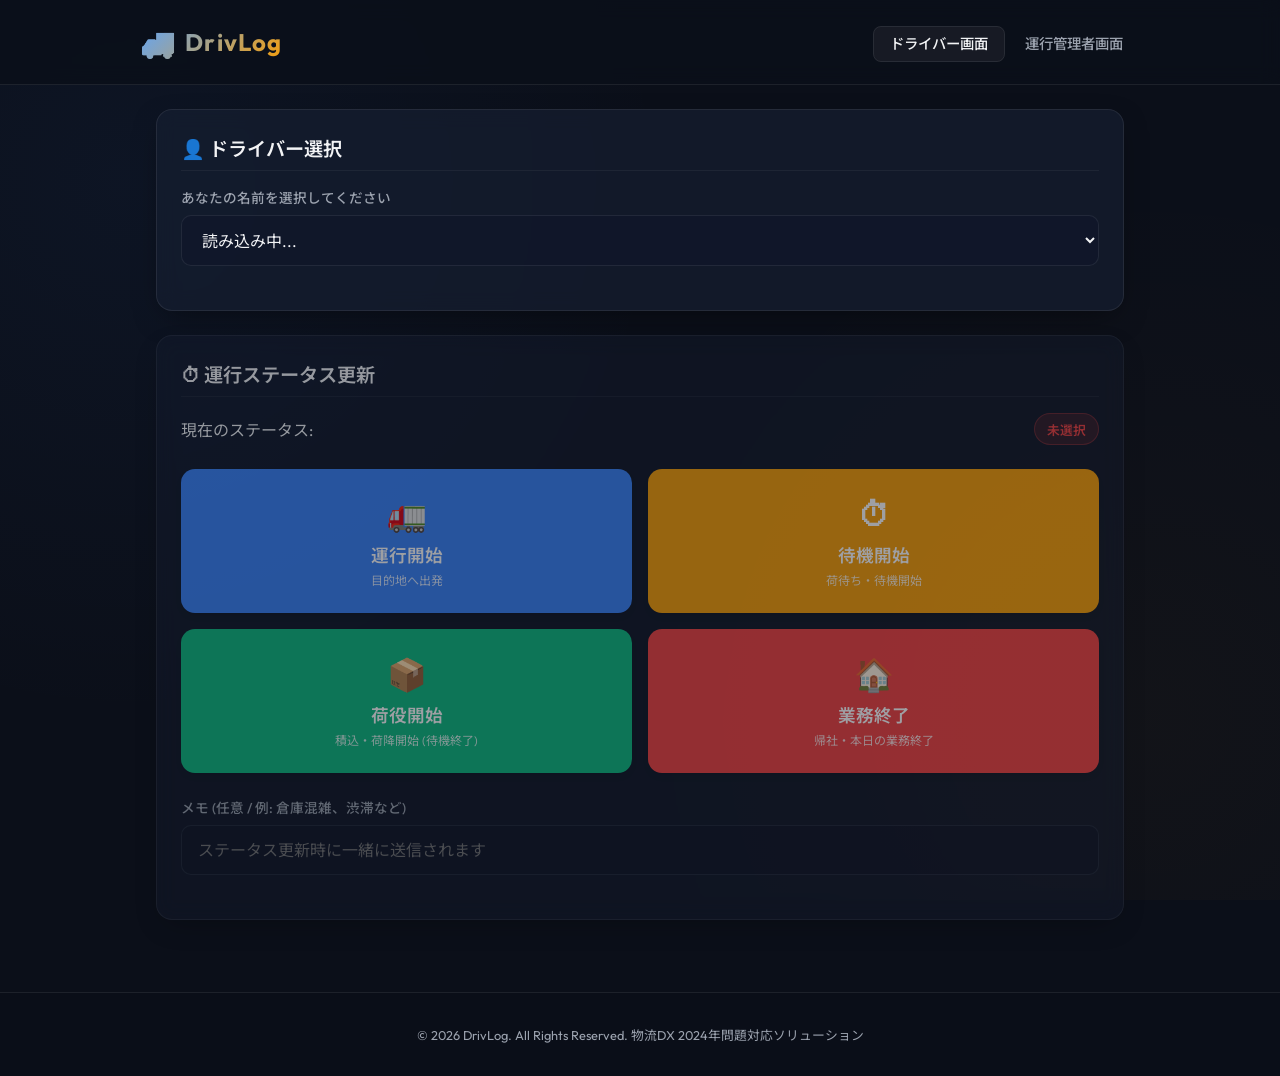
==== drivlog/static/index.html @ 2ab90650 "Initial commit of DrivLog" ====
<!DOCTYPE html>
<html lang="ja">
<head>
  <meta charset="UTF-8">
  <meta name="viewport" content="width=device-width, initial-scale=1.0">
  <title>DrivLog - ドライバー運行記録</title>
  <link rel="stylesheet" href="style.css">
</head>
<body>
  <header>
    <div class="header-container">
      <div class="logo">
        <span class="logo-icon">🚚</span>
        <span>DrivLog</span>
      </div>
      <nav>
        <a href="index.html" class="active">ドライバー画面</a>
        <a href="admin.html">運行管理者画面</a>
      </nav>
    </div>
  </header>

  <main>
    <!-- ドライバー選択 -->
    <div class="card">
      <div class="card-title">👤 ドライバー選択</div>
      <div class="form-group">
        <label for="driver-select">あなたの名前を選択してください</label>
        <select id="driver-select" class="select-custom">
          <option value="" disabled selected>読み込み中...</option>
        </select>
      </div>
      
      <!-- 暗証番号入力（簡易ログイン） -->
      <div id="auth-section" style="display: none; margin-top: 1rem; border-top: 1px solid rgba(255,255,255,0.05); padding-top: 1rem;">
        <div class="form-group" style="margin-bottom: 0;">
          <label for="driver-pin">暗証番号 (4桁の数字 / 初期: 1111, 2222, 3333 など)</label>
          <div style="display: flex; gap: 0.5rem;">
            <input type="password" id="driver-pin" class="input-custom" pattern="[0-9]*" inputmode="numeric" maxlength="4" placeholder="暗証番号を入力" style="flex: 1;">
            <button id="btn-login" class="btn-primary" onclick="loginDriver()">ログイン</button>
          </div>
        </div>
      </div>

      <div id="driver-info" style="display: none; margin-top: 1rem; border-top: 1px solid rgba(255,255,255,0.05); padding-top: 1rem;">
        <div style="display: flex; justify-content: space-between; align-items: center;">
          <div>
            <span class="text-muted">車両番号:</span> <strong id="vehicle-num">-</strong>
          </div>
          <button class="btn-secondary" onclick="logoutDriver()" style="padding: 0.4rem 0.8rem; font-size: 0.85rem;">ログアウト</button>
        </div>
      </div>
    </div>

    <!-- ステータス管理パネル -->
    <div class="card" id="status-panel" style="opacity: 0.6; pointer-events: none;">
      <div class="card-title">⏱ 運行ステータス更新</div>
      
      <div style="margin-bottom: 1.5rem; display: flex; align-items: center; justify-content: space-between;">
        <span>現在のステータス:</span>
        <span id="current-status-badge" class="status-badge status-OFFLINE">未選択</span>
      </div>

      <div class="action-grid">
        <button id="btn-driving" class="btn-action btn-driving" onclick="updateStatus('DRIVING')">
          <span class="icon">🚛</span>
          <span>運行開始</span>
          <span class="sub">目的地へ出発</span>
        </button>
        <button id="btn-waiting" class="btn-action btn-waiting" onclick="updateStatus('WAITING')">
          <span class="icon">⏱</span>
          <span>待機開始</span>
          <span class="sub">荷待ち・待機開始</span>
        </button>
        <button id="btn-working" class="btn-action btn-working" onclick="updateStatus('WORKING')">
          <span class="icon">📦</span>
          <span>荷役開始</span>
          <span class="sub">積込・荷降開始 (待機終了)</span>
        </button>
        <button id="btn-offline" class="btn-action btn-offline" onclick="updateStatus('OFFLINE')">
          <span class="icon">🏠</span>
          <span>業務終了</span>
          <span class="sub">帰社・本日の業務終了</span>
        </button>
      </div>

      <div class="form-group" style="margin-top: 1.5rem;">
        <label for="action-note">メモ (任意 / 例: 倉庫混雑、渋滞など)</label>
        <input type="text" id="action-note" class="input-custom" placeholder="ステータス更新時に一緒に送信されます">
      </div>
    </div>

    <!-- 送信履歴 -->
    <div class="card" id="history-panel" style="display: none;">
      <div class="card-title">📋 本日の送信履歴</div>
      <div class="table-wrapper">
        <table>
          <thead>
            <tr>
              <th>時刻</th>
              <th>ステータス</th>
              <th>メモ</th>
            </tr>
          </thead>
          <tbody id="history-list">
            <!-- 動的に追加 -->
          </tbody>
        </table>
      </div>
    </div>
  </main>

  <div id="toast" class="toast">記録されました</div>

  <footer>
    <p>&copy; 2026 DrivLog. All Rights Reserved. 物流DX 2024年問題対応ソリューション</p>
  </footer>

  <script src="app.js"></script>
</body>
</html>
---- drivlog/static/style.css ----
@import url('https://fonts.googleapis.com/css2?family=Outfit:wght@300;400;600;700&family=Noto+Sans+JP:wght@400;500;700&display=swap');

:root {
  --font-main: 'Outfit', 'Noto Sans JP', sans-serif;
  --bg-color: #0b0f19;
  --card-bg: rgba(22, 30, 49, 0.7);
  --border-color: rgba(255, 255, 255, 0.08);
  --text-main: #f3f4f6;
  --text-muted: #9ca3af;
  
  /* Status Colors */
  --color-driving: #3b82f6; /* Blue */
  --color-waiting: #f59e0b; /* Amber */
  --color-working: #10b981; /* Emerald */
  --color-offline: #ef4444; /* Red */
  --color-neutral: #6b7280; /* Gray */
  
  --shadow-premium: 0 10px 30px -10px rgba(0, 0, 0, 0.5);
  --transition-smooth: all 0.3s cubic-bezier(0.4, 0, 0.2, 1);
}

* {
  box-sizing: border-box;
  margin: 0;
  padding: 0;
}

body {
  font-family: var(--font-main);
  background-color: var(--bg-color);
  color: var(--text-main);
  min-height: 100vh;
  display: flex;
  flex-direction: column;
  background-image: 
    radial-gradient(circle at 10% 20%, rgba(59, 130, 246, 0.05) 0%, transparent 40%),
    radial-gradient(circle at 90% 80%, rgba(245, 158, 11, 0.03) 0%, transparent 40%);
  background-attachment: fixed;
}

/* Header */
header {
  padding: 1.5rem 1rem;
  background: rgba(11, 15, 25, 0.8);
  backdrop-filter: blur(10px);
  border-bottom: 1px solid var(--border-color);
  position: sticky;
  top: 0;
  z-index: 100;
}

.header-container {
  max-width: 1000px;
  margin: 0 auto;
  display: flex;
  justify-content: space-between;
  align-items: center;
}

.logo {
  display: flex;
  align-items: center;
  gap: 0.5rem;
  font-size: 1.5rem;
  font-weight: 700;
  letter-spacing: 0.05em;
  background: linear-gradient(135deg, #60a5fa, #f59e0b);
  -webkit-background-clip: text;
  -webkit-text-fill-color: transparent;
}

.logo-icon {
  font-size: 1.8rem;
}

nav a {
  color: var(--text-muted);
  text-decoration: none;
  font-size: 0.9rem;
  font-weight: 500;
  padding: 0.5rem 1rem;
  border-radius: 8px;
  transition: var(--transition-smooth);
  border: 1px solid transparent;
}

nav a:hover, nav a.active {
  color: var(--text-main);
  background: rgba(255, 255, 255, 0.05);
  border-color: var(--border-color);
}

/* Main Content */
main {
  flex: 1;
  width: 100%;
  max-width: 1000px;
  margin: 0 auto;
  padding: 1.5rem 1rem 3rem 1rem;
}

/* Card layout */
.card {
  background: var(--card-bg);
  border: 1px solid var(--border-color);
  border-radius: 16px;
  padding: 1.5rem;
  margin-bottom: 1.5rem;
  backdrop-filter: blur(10px);
  box-shadow: var(--shadow-premium);
}

.card-title {
  font-size: 1.2rem;
  font-weight: 600;
  margin-bottom: 1rem;
  display: flex;
  align-items: center;
  gap: 0.5rem;
  border-bottom: 1px solid rgba(255, 255, 255, 0.05);
  padding-bottom: 0.5rem;
}

/* Driver Selector / Panel */
.form-group {
  margin-bottom: 1.25rem;
}

.form-group label {
  display: block;
  font-size: 0.85rem;
  color: var(--text-muted);
  margin-bottom: 0.5rem;
  font-weight: 500;
}

.select-custom, .input-custom {
  width: 100%;
  padding: 0.85rem 1rem;
  background: rgba(15, 23, 42, 0.6);
  border: 1px solid var(--border-color);
  border-radius: 10px;
  color: var(--text-main);
  font-family: var(--font-main);
  font-size: 1rem;
  outline: none;
  transition: var(--transition-smooth);
}

.select-custom:focus, .input-custom:focus {
  border-color: #3b82f6;
  box-shadow: 0 0 0 3px rgba(59, 130, 246, 0.15);
}

/* Status Badges */
.status-badge {
  display: inline-flex;
  align-items: center;
  gap: 0.35rem;
  padding: 0.35rem 0.75rem;
  border-radius: 9999px;
  font-size: 0.8rem;
  font-weight: 600;
}

.status-DRIVING { background: rgba(59, 130, 246, 0.15); color: var(--color-driving); border: 1px solid rgba(59, 130, 246, 0.3); }
.status-WAITING { background: rgba(245, 158, 11, 0.15); color: var(--color-waiting); border: 1px solid rgba(245, 158, 11, 0.3); }
.status-WORKING { background: rgba(16, 185, 129, 0.15); color: var(--color-working); border: 1px solid rgba(16, 185, 129, 0.3); }
.status-OFFLINE { background: rgba(239, 68, 68, 0.15); color: var(--color-offline); border: 1px solid rgba(239, 68, 68, 0.3); }

/* Driver Buttons */
.action-grid {
  display: grid;
  grid-template-columns: 1fr 1fr;
  gap: 1rem;
  margin-top: 1.5rem;
}

@media (max-width: 480px) {
  .action-grid {
    grid-template-columns: 1fr;
  }
}

.btn-action {
  display: flex;
  flex-direction: column;
  align-items: center;
  justify-content: center;
  padding: 1.5rem 1rem;
  border-radius: 14px;
  border: 1px solid transparent;
  color: #ffffff;
  font-family: var(--font-main);
  font-size: 1.1rem;
  font-weight: 600;
  cursor: pointer;
  transition: var(--transition-smooth);
  box-shadow: 0 4px 6px -1px rgba(0, 0, 0, 0.1);
}

.btn-action span.icon {
  font-size: 2rem;
  margin-bottom: 0.5rem;
}

.btn-action span.sub {
  font-size: 0.75rem;
  opacity: 0.8;
  font-weight: 400;
  margin-top: 0.25rem;
}

.btn-driving { background: var(--color-driving); }
.btn-driving:hover { background: #2563eb; transform: translateY(-2px); }

.btn-waiting { background: var(--color-waiting); }
.btn-waiting:hover { background: #d97706; transform: translateY(-2px); }

.btn-working { background: var(--color-working); }
.btn-working:hover { background: #059669; transform: translateY(-2px); }

.btn-offline { background: var(--color-offline); }
.btn-offline:hover { background: #dc2626; transform: translateY(-2px); }

.btn-action:disabled {
  background: #1f2937;
  color: #4b5563;
  cursor: not-allowed;
  transform: none;
  box-shadow: none;
  border-color: rgba(255, 255, 255, 0.02);
}

/* Admin Dashboard Table */
.table-wrapper {
  overflow-x: auto;
  border-radius: 12px;
  border: 1px solid var(--border-color);
}

table {
  width: 100%;
  border-collapse: collapse;
  text-align: left;
  font-size: 0.95rem;
}

th, td {
  padding: 1rem;
  border-bottom: 1px solid var(--border-color);
}

th {
  background: rgba(15, 23, 42, 0.8);
  font-weight: 600;
  color: var(--text-muted);
}

tr:last-child td {
  border-bottom: none;
}

tr:hover td {
  background: rgba(255, 255, 255, 0.01);
}

/* Buttons General */
.btn-primary {
  background: #3b82f6;
  color: white;
  border: none;
  padding: 0.6rem 1.2rem;
  border-radius: 8px;
  font-weight: 600;
  cursor: pointer;
  transition: var(--transition-smooth);
}

.btn-primary:hover {
  background: #2563eb;
}

.btn-secondary {
  background: transparent;
  color: var(--text-main);
  border: 1px solid var(--border-color);
  padding: 0.6rem 1.2rem;
  border-radius: 8px;
  font-weight: 600;
  cursor: pointer;
  transition: var(--transition-smooth);
}

.btn-secondary:hover {
  background: rgba(255, 255, 255, 0.05);
}

.btn-danger {
  background: rgba(239, 68, 68, 0.1);
  color: var(--color-offline);
  border: 1px solid rgba(239, 68, 68, 0.3);
  padding: 0.6rem 1.2rem;
  border-radius: 8px;
  font-weight: 600;
  cursor: pointer;
  transition: var(--transition-smooth);
}

.btn-danger:hover {
  background: rgba(239, 68, 68, 0.2);
}

/* Layout Utilities */
.flex-between {
  display: flex;
  justify-content: space-between;
  align-items: center;
  gap: 1rem;
}

.flex-gap {
  display: flex;
  gap: 0.75rem;
  align-items: center;
}

@media (max-width: 640px) {
  .flex-between {
    flex-direction: column;
    align-items: stretch;
  }
}

.toast {
  position: fixed;
  bottom: 20px;
  right: 20px;
  background: #10b981;
  color: white;
  padding: 1rem 1.5rem;
  border-radius: 10px;
  font-weight: 600;
  box-shadow: 0 10px 15px -3px rgba(0, 0, 0, 0.3);
  opacity: 0;
  transform: translateY(10px);
  transition: var(--transition-smooth);
  z-index: 1000;
  pointer-events: none;
}

.toast.show {
  opacity: 1;
  transform: translateY(0);
}

/* Footer */
footer {
  text-align: center;
  padding: 2rem 1rem;
  color: var(--text-muted);
  font-size: 0.8rem;
  border-top: 1px solid var(--border-color);
  background: rgba(11, 15, 25, 0.5);
}
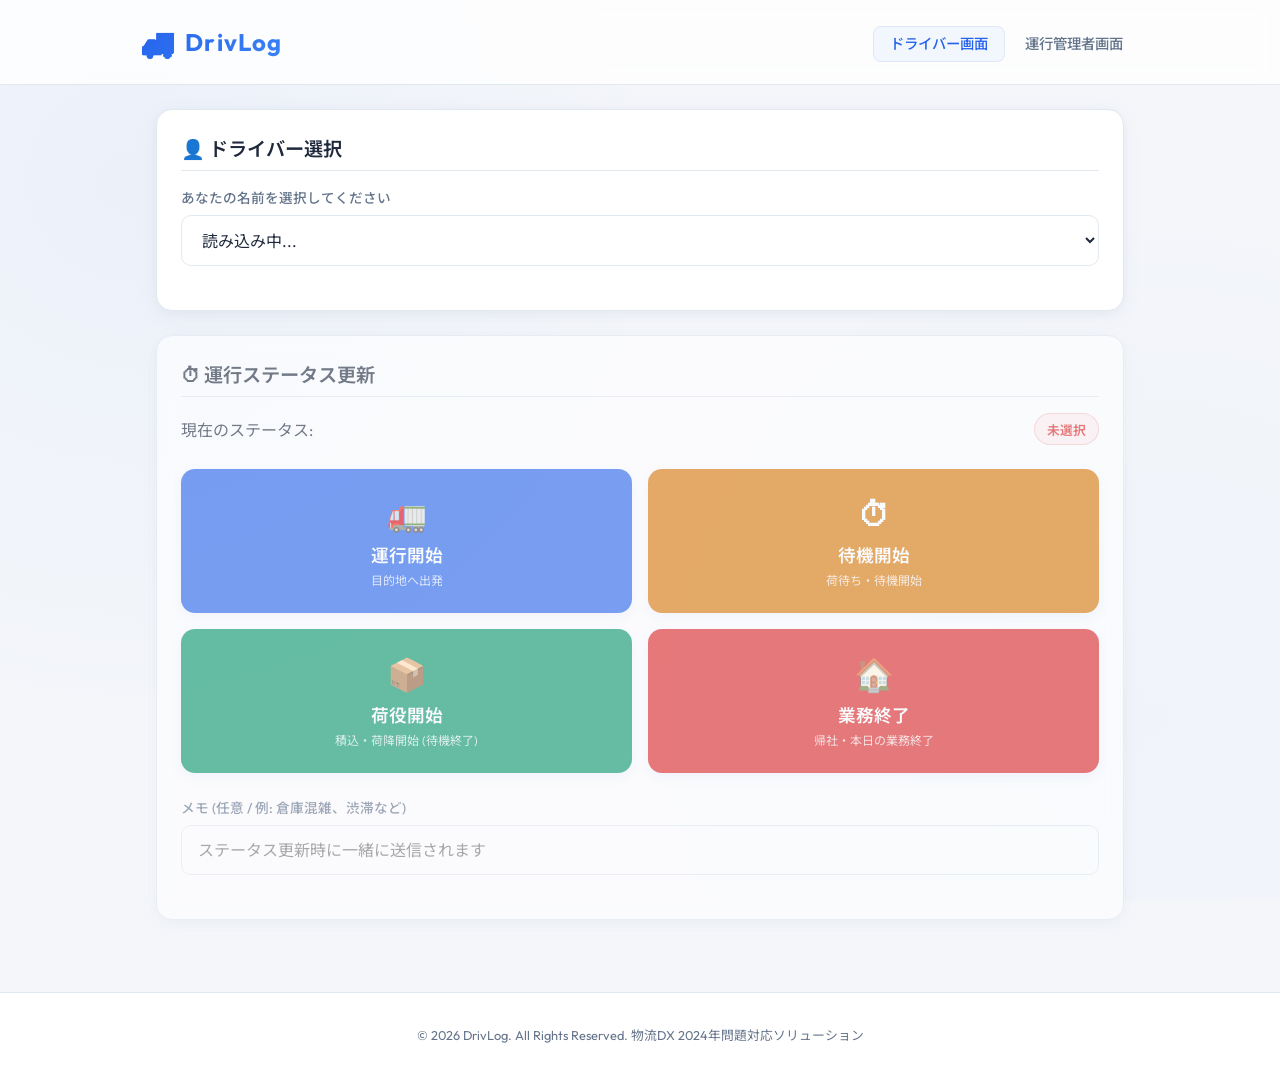
==== commit 0b71bc37: "style: change UI theme to clean blue and white light mode" ====
--- a/drivlog/static/index.html
+++ b/drivlog/static/index.html
@@ -32,7 +32,7 @@
       </div>
       
       <!-- 暗証番号入力（簡易ログイン） -->
-      <div id="auth-section" style="display: none; margin-top: 1rem; border-top: 1px solid rgba(255,255,255,0.05); padding-top: 1rem;">
+      <div id="auth-section" style="display: none; margin-top: 1rem; border-top: 1px solid var(--border-color); padding-top: 1rem;">
         <div class="form-group" style="margin-bottom: 0;">
           <label for="driver-pin">暗証番号 (4桁の数字 / 初期: 1111, 2222, 3333 など)</label>
           <div style="display: flex; gap: 0.5rem;">
@@ -42,7 +42,7 @@
         </div>
       </div>
 
-      <div id="driver-info" style="display: none; margin-top: 1rem; border-top: 1px solid rgba(255,255,255,0.05); padding-top: 1rem;">
+      <div id="driver-info" style="display: none; margin-top: 1rem; border-top: 1px solid var(--border-color); padding-top: 1rem;">
         <div style="display: flex; justify-content: space-between; align-items: center;">
           <div>
             <span class="text-muted">車両番号:</span> <strong id="vehicle-num">-</strong>
--- a/drivlog/static/style.css
+++ b/drivlog/static/style.css
@@ -2,20 +2,20 @@
 
 :root {
   --font-main: 'Outfit', 'Noto Sans JP', sans-serif;
-  --bg-color: #0b0f19;
-  --card-bg: rgba(22, 30, 49, 0.7);
-  --border-color: rgba(255, 255, 255, 0.08);
-  --text-main: #f3f4f6;
-  --text-muted: #9ca3af;
+  --bg-color: #f4f6fa;
+  --card-bg: #ffffff;
+  --border-color: #e2e8f0;
+  --text-main: #1e293b;
+  --text-muted: #64748b;
   
   /* Status Colors */
-  --color-driving: #3b82f6; /* Blue */
-  --color-waiting: #f59e0b; /* Amber */
-  --color-working: #10b981; /* Emerald */
-  --color-offline: #ef4444; /* Red */
-  --color-neutral: #6b7280; /* Gray */
+  --color-driving: #2563eb; /* Blue */
+  --color-waiting: #d97706; /* Amber */
+  --color-working: #059669; /* Emerald */
+  --color-offline: #dc2626; /* Red */
+  --color-neutral: #64748b; /* Gray */
   
-  --shadow-premium: 0 10px 30px -10px rgba(0, 0, 0, 0.5);
+  --shadow-premium: 0 4px 20px -2px rgba(148, 163, 184, 0.12), 0 2px 8px -1px rgba(148, 163, 184, 0.08);
   --transition-smooth: all 0.3s cubic-bezier(0.4, 0, 0.2, 1);
 }
 
@@ -33,15 +33,15 @@
   display: flex;
   flex-direction: column;
   background-image: 
-    radial-gradient(circle at 10% 20%, rgba(59, 130, 246, 0.05) 0%, transparent 40%),
-    radial-gradient(circle at 90% 80%, rgba(245, 158, 11, 0.03) 0%, transparent 40%);
+    radial-gradient(circle at 10% 20%, rgba(37, 99, 235, 0.04) 0%, transparent 40%),
+    radial-gradient(circle at 90% 80%, rgba(37, 99, 235, 0.02) 0%, transparent 40%);
   background-attachment: fixed;
 }
 
 /* Header */
 header {
   padding: 1.5rem 1rem;
-  background: rgba(11, 15, 25, 0.8);
+  background: rgba(255, 255, 255, 0.8);
   backdrop-filter: blur(10px);
   border-bottom: 1px solid var(--border-color);
   position: sticky;
@@ -64,7 +64,7 @@
   font-size: 1.5rem;
   font-weight: 700;
   letter-spacing: 0.05em;
-  background: linear-gradient(135deg, #60a5fa, #f59e0b);
+  background: linear-gradient(135deg, #2563eb, #3b82f6);
   -webkit-background-clip: text;
   -webkit-text-fill-color: transparent;
 }
@@ -85,9 +85,9 @@
 }
 
 nav a:hover, nav a.active {
-  color: var(--text-main);
-  background: rgba(255, 255, 255, 0.05);
-  border-color: var(--border-color);
+  color: #2563eb;
+  background: rgba(37, 99, 235, 0.05);
+  border-color: rgba(37, 99, 235, 0.1);
 }
 
 /* Main Content */
@@ -117,7 +117,7 @@
   display: flex;
   align-items: center;
   gap: 0.5rem;
-  border-bottom: 1px solid rgba(255, 255, 255, 0.05);
+  border-bottom: 1px solid var(--border-color);
   padding-bottom: 0.5rem;
 }
 
@@ -137,7 +137,7 @@
 .select-custom, .input-custom {
   width: 100%;
   padding: 0.85rem 1rem;
-  background: rgba(15, 23, 42, 0.6);
+  background: #ffffff;
   border: 1px solid var(--border-color);
   border-radius: 10px;
   color: var(--text-main);
@@ -148,8 +148,8 @@
 }
 
 .select-custom:focus, .input-custom:focus {
-  border-color: #3b82f6;
-  box-shadow: 0 0 0 3px rgba(59, 130, 246, 0.15);
+  border-color: #2563eb;
+  box-shadow: 0 0 0 3px rgba(37, 99, 235, 0.15);
 }
 
 /* Status Badges */
@@ -163,10 +163,10 @@
   font-weight: 600;
 }
 
-.status-DRIVING { background: rgba(59, 130, 246, 0.15); color: var(--color-driving); border: 1px solid rgba(59, 130, 246, 0.3); }
-.status-WAITING { background: rgba(245, 158, 11, 0.15); color: var(--color-waiting); border: 1px solid rgba(245, 158, 11, 0.3); }
-.status-WORKING { background: rgba(16, 185, 129, 0.15); color: var(--color-working); border: 1px solid rgba(16, 185, 129, 0.3); }
-.status-OFFLINE { background: rgba(239, 68, 68, 0.15); color: var(--color-offline); border: 1px solid rgba(239, 68, 68, 0.3); }
+.status-DRIVING { background: rgba(37, 99, 235, 0.08); color: var(--color-driving); border: 1px solid rgba(37, 99, 235, 0.2); }
+.status-WAITING { background: rgba(217, 119, 6, 0.08); color: var(--color-waiting); border: 1px solid rgba(217, 119, 6, 0.2); }
+.status-WORKING { background: rgba(5, 150, 105, 0.08); color: var(--color-working); border: 1px solid rgba(5, 150, 105, 0.2); }
+.status-OFFLINE { background: rgba(220, 38, 38, 0.08); color: var(--color-offline); border: 1px solid rgba(220, 38, 38, 0.2); }
 
 /* Driver Buttons */
 .action-grid {
@@ -196,7 +196,7 @@
   font-weight: 600;
   cursor: pointer;
   transition: var(--transition-smooth);
-  box-shadow: 0 4px 6px -1px rgba(0, 0, 0, 0.1);
+  box-shadow: 0 4px 12px rgba(37, 99, 235, 0.08);
 }
 
 .btn-action span.icon {
@@ -212,24 +212,24 @@
 }
 
 .btn-driving { background: var(--color-driving); }
-.btn-driving:hover { background: #2563eb; transform: translateY(-2px); }
+.btn-driving:hover { background: #1d4ed8; transform: translateY(-2px); box-shadow: 0 6px 16px rgba(37, 99, 235, 0.16); }
 
 .btn-waiting { background: var(--color-waiting); }
-.btn-waiting:hover { background: #d97706; transform: translateY(-2px); }
+.btn-waiting:hover { background: #b45309; transform: translateY(-2px); box-shadow: 0 6px 16px rgba(217, 119, 6, 0.16); }
 
 .btn-working { background: var(--color-working); }
-.btn-working:hover { background: #059669; transform: translateY(-2px); }
+.btn-working:hover { background: #047857; transform: translateY(-2px); box-shadow: 0 6px 16px rgba(5, 150, 105, 0.16); }
 
 .btn-offline { background: var(--color-offline); }
-.btn-offline:hover { background: #dc2626; transform: translateY(-2px); }
+.btn-offline:hover { background: #b91c1c; transform: translateY(-2px); box-shadow: 0 6px 16px rgba(220, 38, 38, 0.16); }
 
 .btn-action:disabled {
-  background: #1f2937;
-  color: #4b5563;
+  background: #f1f5f9;
+  color: #94a3b8;
   cursor: not-allowed;
   transform: none;
   box-shadow: none;
-  border-color: rgba(255, 255, 255, 0.02);
+  border-color: #cbd5e1;
 }
 
 /* Admin Dashboard Table */
@@ -252,7 +252,7 @@
 }
 
 th {
-  background: rgba(15, 23, 42, 0.8);
+  background: #f8fafc;
   font-weight: 600;
   color: var(--text-muted);
 }
@@ -262,12 +262,12 @@
 }
 
 tr:hover td {
-  background: rgba(255, 255, 255, 0.01);
+  background: rgba(37, 99, 235, 0.02);
 }
 
 /* Buttons General */
 .btn-primary {
-  background: #3b82f6;
+  background: #2563eb;
   color: white;
   border: none;
   padding: 0.6rem 1.2rem;
@@ -275,14 +275,16 @@
   font-weight: 600;
   cursor: pointer;
   transition: var(--transition-smooth);
+  box-shadow: 0 2px 4px rgba(37, 99, 235, 0.08);
 }
 
 .btn-primary:hover {
-  background: #2563eb;
+  background: #1d4ed8;
+  box-shadow: 0 4px 8px rgba(37, 99, 235, 0.16);
 }
 
 .btn-secondary {
-  background: transparent;
+  background: #ffffff;
   color: var(--text-main);
   border: 1px solid var(--border-color);
   padding: 0.6rem 1.2rem;
@@ -293,13 +295,14 @@
 }
 
 .btn-secondary:hover {
-  background: rgba(255, 255, 255, 0.05);
+  background: #f8fafc;
+  border-color: #cbd5e1;
 }
 
 .btn-danger {
-  background: rgba(239, 68, 68, 0.1);
+  background: rgba(220, 38, 38, 0.05);
   color: var(--color-offline);
-  border: 1px solid rgba(239, 68, 68, 0.3);
+  border: 1px solid rgba(220, 38, 38, 0.2);
   padding: 0.6rem 1.2rem;
   border-radius: 8px;
   font-weight: 600;
@@ -308,7 +311,7 @@
 }
 
 .btn-danger:hover {
-  background: rgba(239, 68, 68, 0.2);
+  background: rgba(220, 38, 38, 0.1);
 }
 
 /* Layout Utilities */
@@ -336,12 +339,12 @@
   position: fixed;
   bottom: 20px;
   right: 20px;
-  background: #10b981;
+  background: #059669;
   color: white;
   padding: 1rem 1.5rem;
   border-radius: 10px;
   font-weight: 600;
-  box-shadow: 0 10px 15px -3px rgba(0, 0, 0, 0.3);
+  box-shadow: 0 10px 15px -3px rgba(0, 0, 0, 0.1);
   opacity: 0;
   transform: translateY(10px);
   transition: var(--transition-smooth);
@@ -361,5 +364,5 @@
   color: var(--text-muted);
   font-size: 0.8rem;
   border-top: 1px solid var(--border-color);
-  background: rgba(11, 15, 25, 0.5);
-}
+  background: #ffffff;
+}
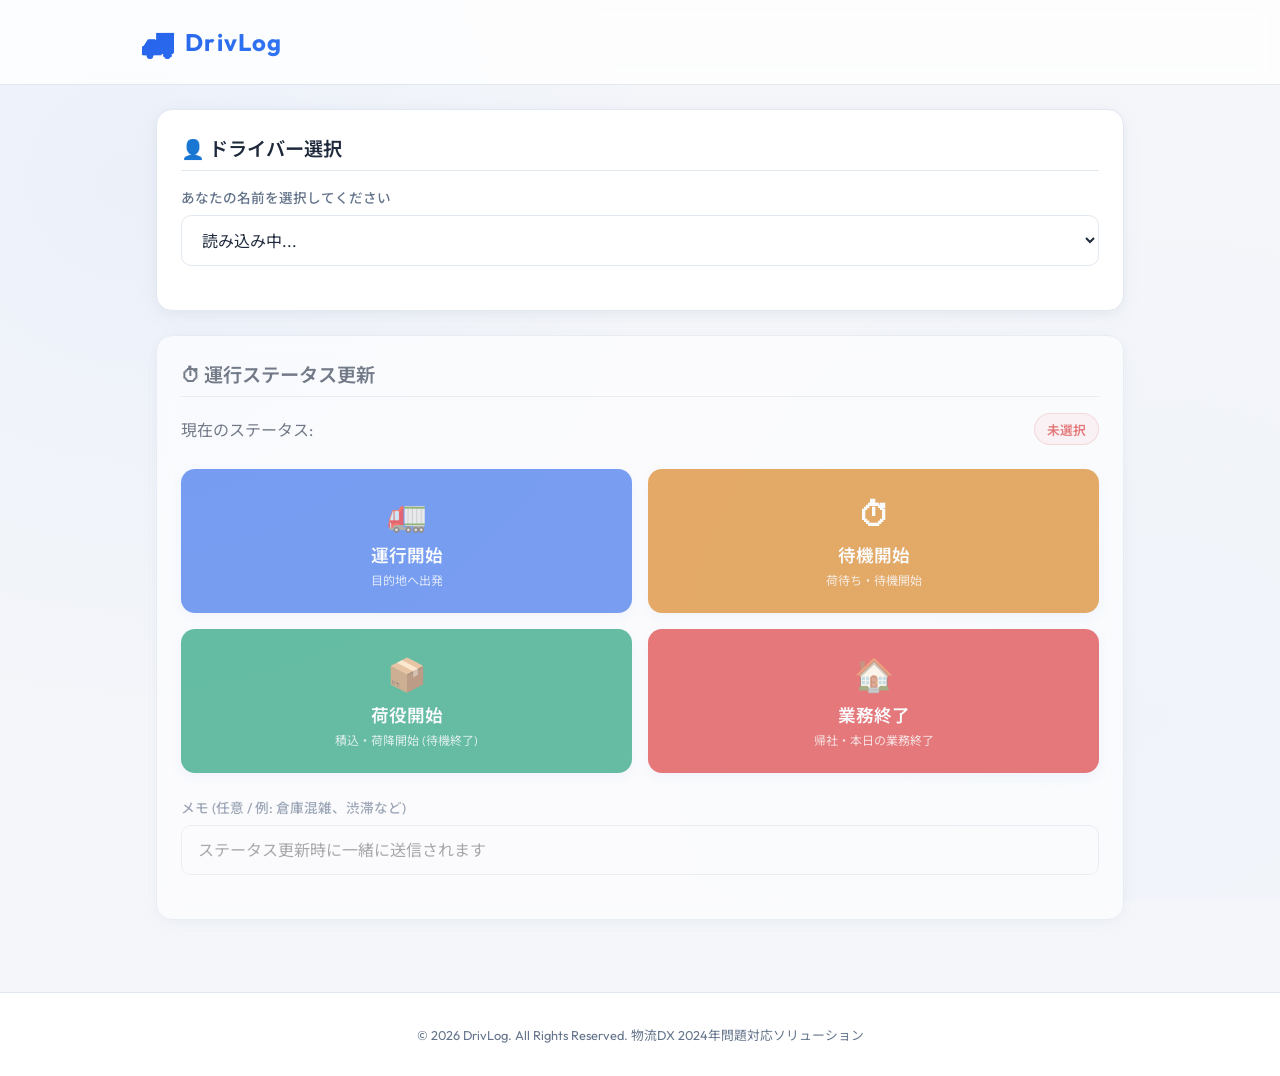
==== commit 94583243: "feat: separate driver and admin screens by removing navigation links" ====
--- a/drivlog/static/index.html
+++ b/drivlog/static/index.html
@@ -4,19 +4,15 @@
   <meta charset="UTF-8">
   <meta name="viewport" content="width=device-width, initial-scale=1.0">
   <title>DrivLog - ドライバー運行記録</title>
-  <link rel="stylesheet" href="style.css">
+  <link rel="stylesheet" href="style.css?v=2">
 </head>
 <body>
   <header>
     <div class="header-container">
       <div class="logo">
         <span class="logo-icon">🚚</span>
-        <span>DrivLog</span>
+        <span>DrivLog <span style="font-size: 0.9rem; font-weight: normal; vertical-align: middle; opacity: 0.7; margin-left: 0.5rem;">ドライバー画面</span></span>
       </div>
-      <nav>
-        <a href="index.html" class="active">ドライバー画面</a>
-        <a href="admin.html">運行管理者画面</a>
-      </nav>
     </div>
   </header>
 
